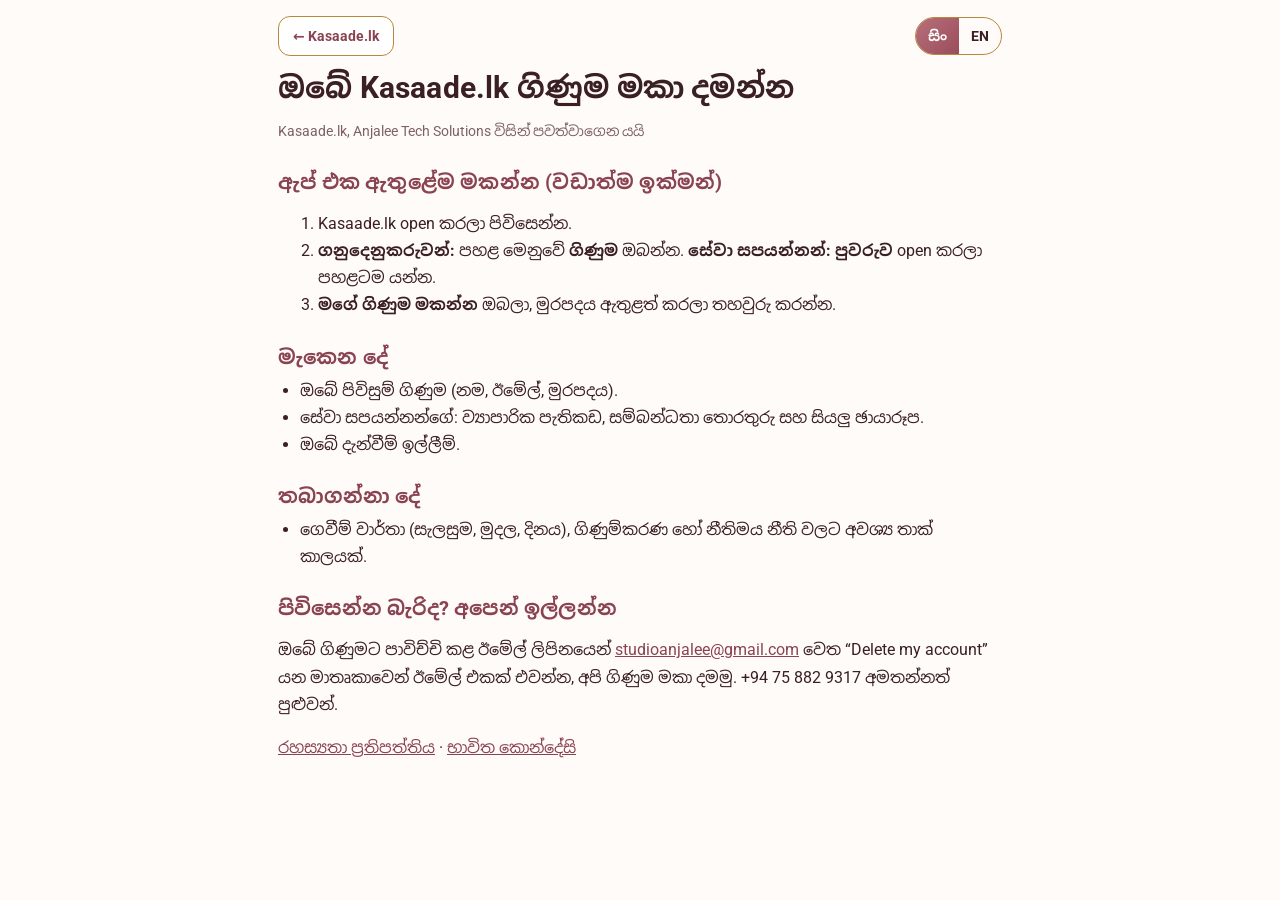
==== delete-account.html @ c8c3dc94 "Add files via upload" ====
<!DOCTYPE html>
<html lang="si">
<head>
<meta charset="utf-8">
<meta name="viewport" content="width=device-width, initial-scale=1, viewport-fit=cover">
<meta name="theme-color" content="#FFFBF9">
<title>Delete your account – Kasaade.lk</title>
<link rel="icon" href="rings.webp">
<link href="https://fonts.googleapis.com/css2?family=Noto+Sans+Sinhala:wght@400;600;700&family=Roboto:wght@400;500;700&display=swap" rel="stylesheet">
<link rel="stylesheet" href="styles.css">
<style>
body{background:var(--bg)}
.doc{max-width:760px;margin:0 auto;padding:16px 18px 60px}
.doc .top{display:flex;align-items:center;justify-content:space-between;gap:10px;margin-bottom:14px}
.doc h1{font-size:30px;line-height:1.2;margin:10px 0 4px}
.doc h2{font-size:20px;margin:26px 0 8px;color:var(--rose-d)}
.doc p,.doc li{line-height:1.7}
.doc ul{padding-left:22px;margin:6px 0}
.doc .meta{color:var(--muted);font-size:14px}
.doc .note{border:1px dashed var(--gold);border-radius:14px;padding:12px 14px;margin:16px 0;background:var(--blush2);font-size:14px}
[data-l]{display:none}
html[lang=si] [data-l=si],html[lang=en] [data-l=en]{display:block}
.doc a{color:var(--rose-d)}
</style>
</head>
<body>
<div class="doc">
 <div class="top"><a href="./" class="btn btn-ghost btn-sm" style="text-decoration:none">&larr; Kasaade.lk</a>
 <div class="seg"><button type="button" id="b-si">සිං</button><button type="button" id="b-en">EN</button></div></div>
 <div data-l="si">
<h1>ඔබේ Kasaade.lk ගිණුම මකා දමන්න</h1>
<p class="meta">Kasaade.lk, Anjalee Tech Solutions විසින් පවත්වාගෙන යයි</p>
<h2>ඇප් එක ඇතුළේම මකන්න (වඩාත්ම ඉක්මන්)</h2>
<ol>
<li>Kasaade.lk open කරලා පිවිසෙන්න.</li>
<li><b>ගනුදෙනුකරුවන්:</b> පහළ මෙනුවේ <b>ගිණුම</b> ඔබන්න. <b>සේවා සපයන්නන්:</b> <b>පුවරුව</b> open කරලා පහළටම යන්න.</li>
<li><b>මගේ ගිණුම මකන්න</b> ඔබලා, මුරපදය ඇතුළත් කරලා තහවුරු කරන්න.</li>
</ol>
<h2>මැකෙන දේ</h2>
<ul><li>ඔබේ පිවිසුම් ගිණුම (නම, ඊමේල්, මුරපදය).</li><li>සේවා සපයන්නන්ගේ: ව්‍යාපාරික පැතිකඩ, සම්බන්ධතා තොරතුරු සහ සියලු ඡායාරූප.</li><li>ඔබේ දැන්වීම් ඉල්ලීම්.</li></ul>
<h2>තබාගන්නා දේ</h2>
<ul><li>ගෙවීම් වාර්තා (සැලසුම, මුදල, දිනය), ගිණුම්කරණ හෝ නීතිමය නීති වලට අවශ්‍ය තාක් කාලයක්.</li></ul>
<h2>පිවිසෙන්න බැරිද? අපෙන් ඉල්ලන්න</h2>
<p>ඔබේ ගිණුමට පාවිච්චි කළ ඊමේල් ලිපිනයෙන් <a href="mailto:studioanjalee@gmail.com">studioanjalee@gmail.com</a> වෙත “Delete my account” යන මාතෘකාවෙන් ඊමේල් එකක් එවන්න, අපි ගිණුම මකා දමමු. +94 75 882 9317 අමතන්නත් පුළුවන්.</p>
<p><a href="privacy.html">රහස්‍යතා ප්‍රතිපත්තිය</a> · <a href="terms.html">භාවිත කොන්දේසි</a></p>
</div>
 <div data-l="en">
<h1>Delete your Kasaade.lk account</h1>
<p class="meta">Kasaade.lk, operated by Anjalee Tech Solutions</p>
<h2>Delete it yourself in the app (fastest)</h2>
<ol>
<li>Open Kasaade.lk and sign in.</li>
<li><b>Customers:</b> tap <b>Account</b> at the bottom. <b>Vendors:</b> open <b>Dashboard</b> and scroll to the bottom.</li>
<li>Tap <b>Delete my account</b>, enter your password, and confirm.</li>
</ol>
<h2>What is deleted</h2>
<ul><li>Your sign-in account (name, email, password).</li><li>For vendors: your business profile, contact details, and all photos.</li><li>Your advertisement requests.</li></ul>
<h2>What is kept</h2>
<ul><li>Payment records (plan, amount, date), for as long as accounting or legal rules require.</li></ul>
<h2>Cannot sign in? Ask us to delete it</h2>
<p>Email <a href="mailto:studioanjalee@gmail.com">studioanjalee@gmail.com</a> from the email address used for your account, with the subject “Delete my account”, and we will delete it. You can also call +94 75 882 9317.</p>
<p><a href="privacy.html">Privacy Policy</a> · <a href="terms.html">Terms of Use</a></p>
</div>
</div>
<script>
(function(){var L='si';try{L=localStorage.getItem('kasaade:lang')||'si'}catch(e){}
function set(l){document.documentElement.lang=l;try{localStorage.setItem('kasaade:lang',l)}catch(e){}
document.getElementById('b-si').className=l==='si'?'on':'';document.getElementById('b-en').className=l==='en'?'on':''}
document.getElementById('b-si').onclick=function(){set('si')};document.getElementById('b-en').onclick=function(){set('en')};set(L)})();
</script>
</body>
</html>
---- styles.css ----
:root{
  --bg:#FFFBF9; --blush:#F8E6E3; --blush2:#FCF1EF; --rose:#A95A66; --rose-d:#8A4350;
  --gold:#B8893A; --gold-l:#E2BE78; --ink:#3A1F24; --muted:#7D6166; --line:#EBD3CE;
  --ok:#2F7A4F; --warn:#9A5B00; --bad:#B3363F;
  --grad-gold:linear-gradient(135deg,#B8893A 0%,#E2BE78 50%,#B8893A 100%);
  --grad-rose:linear-gradient(135deg,#B8707B 0%,#9A4D5A 100%);
  --f-body:'Roboto','Noto Sans Sinhala',system-ui,-apple-system,'Segoe UI',Roboto,sans-serif;
  --f-head:'Roboto','Noto Sans Sinhala',system-ui,-apple-system,'Segoe UI',sans-serif;
  box-sizing:border-box;
  padding-top:env(safe-area-inset-top,0px);
  padding-bottom:env(safe-area-inset-bottom,0px);
}
html{scroll-padding-top:env(safe-area-inset-top,0px);-webkit-text-size-adjust:100%}
*,*::before,*::after{box-sizing:border-box}
html,body{min-height:100%}
body{margin:0;background:radial-gradient(circle at 20% 0%,#F8E6E3,#F3D9D4 60%,#EBCFC9);font-family:var(--f-body);color:var(--ink);line-height:1.5;font-size:16px}
:lang(si) body,html[lang=si] body{line-height:1.65}
#app{max-width:480px;margin:0 auto;min-height:100vh;background:var(--bg);position:relative;box-shadow:0 0 0 1px var(--line),0 10px 50px rgba(120,60,70,.12);padding-bottom:calc(76px + env(safe-area-inset-bottom,0px))}
button{font-family:inherit;color:inherit}
img{max-width:100%}
:focus-visible{outline:3px solid var(--gold);outline-offset:2px}
h1,h2,h3{font-family:var(--f-head);margin:0;font-weight:700;letter-spacing:.2px}
h2{font-size:24px;line-height:1.2}
h3{font-size:19px}
.main{padding:14px 16px 24px}
.muted{color:var(--muted)}
.sec{margin:26px 0 12px;display:flex;align-items:baseline;justify-content:space-between;gap:10px}
.sec h2{background:var(--grad-gold);-webkit-background-clip:text;background-clip:text;color:transparent}
.sec a,.sec button.link{font-size:14px}
.link{background:none;border:0;color:var(--rose-d);text-decoration:underline;text-underline-offset:3px;font-size:14px;cursor:pointer;padding:8px}

/* header */
.hdr{position:sticky;top:env(safe-area-inset-top,0px);z-index:20;display:flex;align-items:center;justify-content:space-between;gap:10px;padding:10px 14px;background:rgba(255,251,249,.94);backdrop-filter:blur(8px);border-bottom:1px solid var(--line)}
.brand{display:flex;align-items:center;gap:8px;font-family:var(--f-head);font-weight:700;font-size:25px;background:var(--grad-gold);-webkit-background-clip:text;background-clip:text;color:transparent;line-height:1}
.brand img{height:30px;width:auto}
.hdr .ttl{font-family:var(--f-head);font-weight:700;font-size:21px;flex:1;white-space:nowrap;overflow:hidden;text-overflow:ellipsis}
.ib{width:44px;height:44px;border-radius:50%;border:1px solid var(--line);background:#fff;display:grid;place-items:center;cursor:pointer;flex:none}
.seg{display:flex;border:1.5px solid var(--gold);border-radius:999px;overflow:hidden;flex:none}
.seg button{border:0;background:transparent;padding:7px 12px;font-weight:700;font-size:14px;cursor:pointer;min-height:36px}
.seg button.on{background:var(--grad-rose);color:#fff}

/* nav */
.nav{position:fixed;bottom:0;left:50%;transform:translateX(-50%);width:100%;max-width:480px;z-index:30;display:flex;background:rgba(255,251,249,.97);border-top:1px solid var(--line);padding:6px 4px calc(6px + env(safe-area-inset-bottom,0px));backdrop-filter:blur(8px)}
.nav button{flex:1;border:0;background:none;display:flex;flex-direction:column;align-items:center;gap:2px;font-size:12px;font-weight:600;color:var(--muted);padding:6px 2px;min-height:52px;cursor:pointer}
.nav button.on{color:var(--rose-d)}
.nav button.on svg{stroke:var(--gold)}

/* buttons */
.btn{display:inline-flex;align-items:center;justify-content:center;gap:8px;min-height:48px;padding:0 20px;border-radius:14px;border:0;font:700 16px var(--f-body);cursor:pointer;text-decoration:none;text-align:center}
.btn-primary{background:var(--grad-rose);color:#fff}
.btn-ghost{background:#fff;border:1.5px solid var(--gold);color:var(--rose-d)}
.btn-block{width:100%}
.btn-sm{min-height:40px;font-size:14px;padding:0 14px;border-radius:12px}
.btn-bad{background:#fff;border:1.5px solid var(--bad);color:var(--bad)}
.btn-ok{background:var(--ok);color:#fff}
.btn:active{transform:scale(.98)}

/* forms */
.form{display:flex;flex-direction:column;gap:14px}
.f label{display:block;font-weight:600;font-size:14px;margin-bottom:5px}
.f input,.f select,.f textarea{width:100%;min-height:48px;border:1.5px solid var(--line);border-radius:12px;padding:10px 14px;font:400 16px var(--f-body);background:#fff;color:var(--ink)}
.f textarea{min-height:110px;resize:vertical}
.f input:focus,.f select:focus,.f textarea:focus{border-color:var(--rose);outline:none;box-shadow:0 0 0 3px rgba(169,90,102,.18)}
.err{color:var(--bad);font-size:14px;min-height:0}
.hint{font-size:13px;color:var(--muted)}

/* splash */
.splash{position:fixed;inset:0;z-index:100;display:flex;flex-direction:column;align-items:center;justify-content:center;background:radial-gradient(circle at 50% 42%,#fff 0%,#FDF3F1 55%,#F8E6E3 100%)}
.sp-logo{position:relative;width:min(80vw,400px);animation:logoIn 1.5s cubic-bezier(.2,.7,.2,1) both}
.sp-logo img{display:block;width:100%;height:auto}
.sheen{position:absolute;inset:0;background:linear-gradient(105deg,transparent 38%,rgba(255,255,255,.95) 50%,transparent 62%) 130% 0/260% 100% no-repeat;-webkit-mask:var(--logo) center/contain no-repeat;mask:var(--logo) center/contain no-repeat;animation:sheen 1.5s 1.2s ease-out both}
.sp-bar{margin-top:30px;width:120px;height:2px;background:var(--line);border-radius:2px;overflow:hidden}
.sp-bar i{display:block;height:100%;width:100%;background:var(--grad-gold);transform-origin:left;animation:fill 3s linear both}
@keyframes logoIn{from{opacity:0;transform:translateY(16px) scale(.95);filter:blur(6px)}to{opacity:1;transform:none;filter:none}}
@keyframes sheen{from{background-position:130% 0}to{background-position:-30% 0}}
@keyframes fill{from{transform:scaleX(0)}to{transform:scaleX(1)}}
@keyframes fadeUp{from{opacity:0;transform:translateY(10px)}to{opacity:1;transform:none}}

/* auth */
.auth{padding:6px 4px 20px;display:flex;flex-direction:column;gap:16px}
.auth-logo{width:78%;max-width:320px;margin:4px auto 0;display:block}
.seg2{display:flex;background:var(--blush2);border:1px solid var(--line);border-radius:14px;padding:4px}
.seg2 button{flex:1;border:0;background:transparent;min-height:44px;border-radius:11px;font-weight:700;cursor:pointer;color:var(--muted)}
.seg2 button.on{background:#fff;color:var(--rose-d);box-shadow:0 1px 6px rgba(120,60,70,.15)}
.roles{display:grid;grid-template-columns:1fr 1fr;gap:10px}
.role{border:1.5px solid var(--line);background:#fff;border-radius:16px;padding:12px;text-align:left;cursor:pointer;display:flex;flex-direction:column;gap:3px}
.role b{font-family:var(--f-head);font-size:19px}
.role span{font-size:13px;color:var(--muted);line-height:1.35}
.role.on{border-color:var(--gold);background:linear-gradient(180deg,#fff,#FBF1DF)}

/* banners */
.banner{position:relative;border-radius:20px;overflow:hidden}
.bn-track{display:flex;overflow-x:auto;scroll-snap-type:x mandatory;scrollbar-width:none}
.bn-track::-webkit-scrollbar{display:none}
.bn{flex:0 0 100%;scroll-snap-align:start;min-height:150px;padding:20px 20px 28px;color:#fff;position:relative;display:flex;flex-direction:column;justify-content:flex-end;gap:4px;text-align:left;border:0;cursor:default;background:var(--grad-rose);background-size:cover;background-position:center;overflow:hidden}
.bn.g1{background:linear-gradient(135deg,#9A4D5A,#C58A92)}
.bn.g2{background:linear-gradient(135deg,#8F6420,#D2A650)}
.bn.g3{background:linear-gradient(135deg,#7E3B49,#B8893A)}
.bn::before{content:"";position:absolute;right:-18px;top:-10px;width:130px;height:96px;background:var(--rings) center/contain no-repeat;opacity:.28}
.bn.img::after{content:"";position:absolute;inset:0;background:linear-gradient(0deg,rgba(40,15,20,.72),rgba(40,15,20,0) 70%)}
.bn>*{position:relative;z-index:1}
.bn h3{font-size:24px;line-height:1.15;text-shadow:0 1px 6px rgba(0,0,0,.25)}
.bn p{margin:0;font-size:14px;opacity:.95}
.bn .spon{position:absolute;top:10px;left:14px;font-size:11px;background:rgba(255,255,255,.22);padding:2px 9px;border-radius:999px;z-index:2}
.bn[data-act]{cursor:pointer}
.dots{position:absolute;bottom:9px;left:0;right:0;display:flex;justify-content:center;gap:6px;z-index:3}
.dots i{width:6px;height:6px;border-radius:50%;background:rgba(255,255,255,.55)}
.dots i.on{background:#fff;width:18px;border-radius:4px}

/* search + tiles */
.search{position:relative;margin-top:14px}
.search input{width:100%;min-height:50px;border:1.5px solid var(--line);border-radius:999px;padding:0 18px 0 46px;font:400 16px var(--f-body);background:#fff}
.search svg{position:absolute;left:15px;top:14px;stroke:var(--gold)}
.search input:focus{outline:none;border-color:var(--rose)}
.tiles{display:grid;grid-template-columns:1fr 1fr;gap:10px}
.tile{border:1px solid var(--line);background:linear-gradient(180deg,#fff,var(--blush2));border-radius:18px;padding:14px 12px;display:flex;align-items:center;gap:10px;text-align:left;cursor:pointer;min-height:70px}
.tile .em{width:42px;height:42px;border-radius:50%;border:1.5px solid var(--gold-l);background:#fff;display:grid;place-items:center;font-size:21px;flex:none}
.tile b{font-size:15px;line-height:1.25;font-weight:600}
.tile small{display:block;color:var(--muted);font-size:12px}
.tile:active{background:var(--blush)}
.chips{display:flex;gap:8px;overflow-x:auto;padding:2px 2px 8px;scrollbar-width:none}
.chips::-webkit-scrollbar{display:none}
.chip{flex:none;border:1.5px solid var(--line);background:#fff;border-radius:999px;padding:8px 15px;font-size:14px;font-weight:600;cursor:pointer;min-height:40px}
.chip.on{background:var(--grad-rose);border-color:transparent;color:#fff}
.tag{display:inline-block;font-size:12px;font-weight:600;padding:2px 10px;border-radius:999px;background:var(--blush);color:var(--rose-d)}
.tag.ghost{background:#fff;border:1px solid var(--line);color:var(--muted)}
.tag.ok{background:#DDF1E5;color:var(--ok)}
.tag.warn{background:#FFEBC9;color:var(--warn)}
.tag.bad{background:#FADADD;color:var(--bad)}

/* vendor rows */
.vlist{display:flex;flex-direction:column}
.vrow{display:flex;align-items:center;gap:12px;padding:12px 0;border:0;border-bottom:1px solid var(--line);background:none;text-align:left;width:100%;cursor:pointer}
.vrow img{width:76px;height:76px;border-radius:14px;object-fit:cover;flex:none;background:var(--blush)}
.vrow h3{font-size:20px;line-height:1.2;margin-bottom:5px}
.vrow .tags{display:flex;flex-wrap:wrap;gap:5px}
.vrow>div{flex:1;min-width:0}
.chev{color:var(--gold);font-size:26px;flex:none}
.empty{text-align:center;color:var(--muted);padding:30px 10px}

/* vendor profile */
.gal{position:relative;margin:-14px -16px 0;background:var(--blush)}
.gal-track{display:flex;overflow-x:auto;scroll-snap-type:x mandatory;scrollbar-width:none}
.gal-track::-webkit-scrollbar{display:none}
.gal-track img{flex:0 0 100%;scroll-snap-align:center;aspect-ratio:4/3;object-fit:cover;width:100%}
.gal-count{position:absolute;right:12px;bottom:12px;background:rgba(40,15,20,.65);color:#fff;font-size:13px;padding:3px 11px;border-radius:999px}
.contact{display:grid;grid-template-columns:repeat(3,1fr);gap:8px;margin:16px 0 8px}
.cbtn{display:flex;flex-direction:column;align-items:center;gap:4px;padding:12px 4px;border-radius:16px;color:#fff;text-decoration:none;font-weight:700;font-size:14px;min-height:68px;justify-content:center}
.cbtn.wa{background:#1F8F4E}.cbtn.tel{background:var(--grad-rose)}.cbtn.fb{background:#1D6FE0}
.orn{height:1px;background:var(--grad-gold);margin:18px 0;opacity:.7}

/* status cards */
.stat{border-radius:20px;padding:18px;color:#fff;background:var(--grad-rose);display:flex;flex-direction:column;gap:8px}
.stat.ok{background:linear-gradient(135deg,#2F7A4F,#4C9C6D)}
.stat.bad{background:linear-gradient(135deg,#9E2F39,#C95560)}
.stat h2{color:#fff}
.bar{height:8px;border-radius:6px;background:rgba(255,255,255,.3);overflow:hidden}
.bar i{display:block;height:100%;background:#fff;border-radius:6px}
.grid2{display:grid;grid-template-columns:1fr 1fr;gap:10px}
.kpi{border:1px solid var(--line);border-radius:16px;padding:14px;background:#fff}
.kpi b{font-family:var(--f-head);font-size:30px;display:block;line-height:1.1}
.kpi span{font-size:13px;color:var(--muted)}
.plans{display:flex;flex-direction:column;gap:10px}
.plan{position:relative;display:flex;align-items:center;justify-content:space-between;gap:10px;border:1.5px solid var(--line);background:#fff;border-radius:18px;padding:16px;text-align:left;cursor:pointer;min-height:76px}
.plan.best{border-color:var(--gold);background:linear-gradient(180deg,#fff,#FBF1DF)}
.plan b{font-family:var(--f-head);font-size:22px;display:block}
.plan .pr{font-family:var(--f-head);font-weight:700;font-size:24px;color:var(--rose-d);white-space:nowrap}
.plan small{color:var(--muted)}
.plan .badge{position:absolute;top:-10px;right:14px;background:var(--grad-gold);color:#3A1F24;font-size:12px;font-weight:700;padding:2px 12px;border-radius:999px}
.rows{display:flex;flex-direction:column}
.rrow{padding:12px 0;border-bottom:1px solid var(--line);display:flex;gap:10px;align-items:center;justify-content:space-between}
.rrow>div:first-child{min-width:0}
.rrow b{display:block;overflow:hidden;text-overflow:ellipsis}
.rrow small{color:var(--muted);display:block}
.ph-grid{display:grid;grid-template-columns:repeat(3,1fr);gap:8px}
.ph-grid .pi{position:relative;aspect-ratio:1;border-radius:12px;overflow:hidden;background:var(--blush)}
.ph-grid img{width:100%;height:100%;object-fit:cover}
.ph-grid .pi .del{position:absolute;top:4px;right:4px;width:30px;height:30px;border-radius:50%;border:0;background:rgba(40,15,20,.75);color:#fff;display:grid;place-items:center;cursor:pointer}
.notice{border:1.5px solid #E7B2B7;background:#FDEBEC;color:#7B1F29;border-radius:16px;padding:14px;margin-bottom:14px;display:flex;flex-direction:column;gap:10px}
details{border:1px dashed var(--gold);border-radius:14px;padding:10px 14px;margin-top:18px}
summary{cursor:pointer;font-weight:600;color:var(--muted)}
.tabs{display:flex;gap:6px;margin-bottom:12px}

/* about */
.about{text-align:center;display:flex;flex-direction:column;gap:14px;align-items:center}
.about .co{width:100%;text-align:left;border:1px solid var(--line);border-radius:20px;padding:18px;background:linear-gradient(180deg,#fff,var(--blush2))}
.about .co h3{margin-bottom:4px}
.co .acts{display:grid;gap:8px;margin-top:12px}

/* modal + toast */
#modal{position:fixed;inset:0;z-index:60;display:none;align-items:flex-end;justify-content:center;background:rgba(40,15,20,.55)}
#modal.open{display:flex}
.sheet{width:100%;max-width:480px;background:var(--bg);border-radius:24px 24px 0 0;padding:22px 18px calc(22px + env(safe-area-inset-bottom,0px));display:flex;flex-direction:column;gap:12px;max-height:90vh;overflow:auto;animation:fadeUp .25s ease-out}
#toast{position:fixed;left:50%;bottom:calc(92px + env(safe-area-inset-bottom,0px));transform:translateX(-50%);background:#3A1F24;color:#fff;padding:11px 18px;border-radius:999px;font-size:14px;z-index:90;opacity:0;pointer-events:none;transition:opacity .25s;max-width:90vw;text-align:center}
#toast.on{opacity:1}
@media (prefers-reduced-motion:reduce){*{animation-duration:.01ms!important;animation-delay:0s!important;transition:none!important;scroll-behavior:auto!important}}

#busy{position:fixed;inset:0;z-index:95;display:none;place-items:center;background:rgba(255,251,249,.72)}
#busy.on{display:grid}
.spin{width:38px;height:38px;border-radius:50%;border:3px solid var(--line);border-top-color:var(--gold);animation:spin .8s linear infinite}
@keyframes spin{to{transform:rotate(360deg)}}

.ph-grid .mv{position:absolute;left:0;right:0;bottom:0;display:flex;justify-content:space-between;align-items:center;padding:4px;background:linear-gradient(0deg,rgba(40,15,20,.65),transparent)}
.ph-grid .mv button{width:30px;height:30px;border-radius:50%;border:0;background:rgba(255,255,255,.92);color:var(--rose-d);display:grid;place-items:center;cursor:pointer;padding:0}
.ph-grid .mv span{width:30px}
.cvr{position:absolute;top:4px;left:4px;background:var(--grad-gold);color:#3A1F24;font-size:11px;font-weight:700;padding:1px 8px;border-radius:999px}
.gal-track img{cursor:zoom-in}
.gal-nav{position:absolute;top:50%;transform:translateY(-50%);width:42px;height:42px;border-radius:50%;border:0;background:rgba(255,255,255,.9);color:var(--rose-d);display:grid;place-items:center;cursor:pointer;box-shadow:0 2px 8px rgba(0,0,0,.25);padding:0}
.gal-nav.prev{left:10px}.gal-nav.next{right:10px}
.gal-thumbs{display:flex;gap:8px;overflow-x:auto;padding:10px 2px 2px}
.gal-th{flex:none;width:64px;height:64px;border-radius:12px;overflow:hidden;border:2px solid transparent;padding:0;background:var(--blush);cursor:pointer;opacity:.7}
.gal-th.on{border-color:var(--gold);opacity:1}
.gal-th img{width:100%;height:100%;object-fit:cover;display:block}
#lb{position:fixed;inset:0;z-index:120;background:rgba(20,8,10,.96);display:flex;align-items:center;justify-content:center}
#lb img{max-width:100%;max-height:100%;object-fit:contain}
.lb-x,.lb-n{position:absolute;width:46px;height:46px;border-radius:50%;border:0;background:rgba(255,255,255,.18);color:#fff;display:grid;place-items:center;cursor:pointer;padding:0}
.lb-x{top:calc(12px + env(safe-area-inset-top,0px));right:12px}
.lb-n{top:50%;transform:translateY(-50%)}.lb-n.prev{left:10px}.lb-n.next{right:10px}
.lb-c{position:absolute;bottom:calc(16px + env(safe-area-inset-bottom,0px));left:50%;transform:translateX(-50%);color:#fff;font-size:14px}

.legal a{color:var(--rose-d);text-decoration:underline;text-underline-offset:3px}
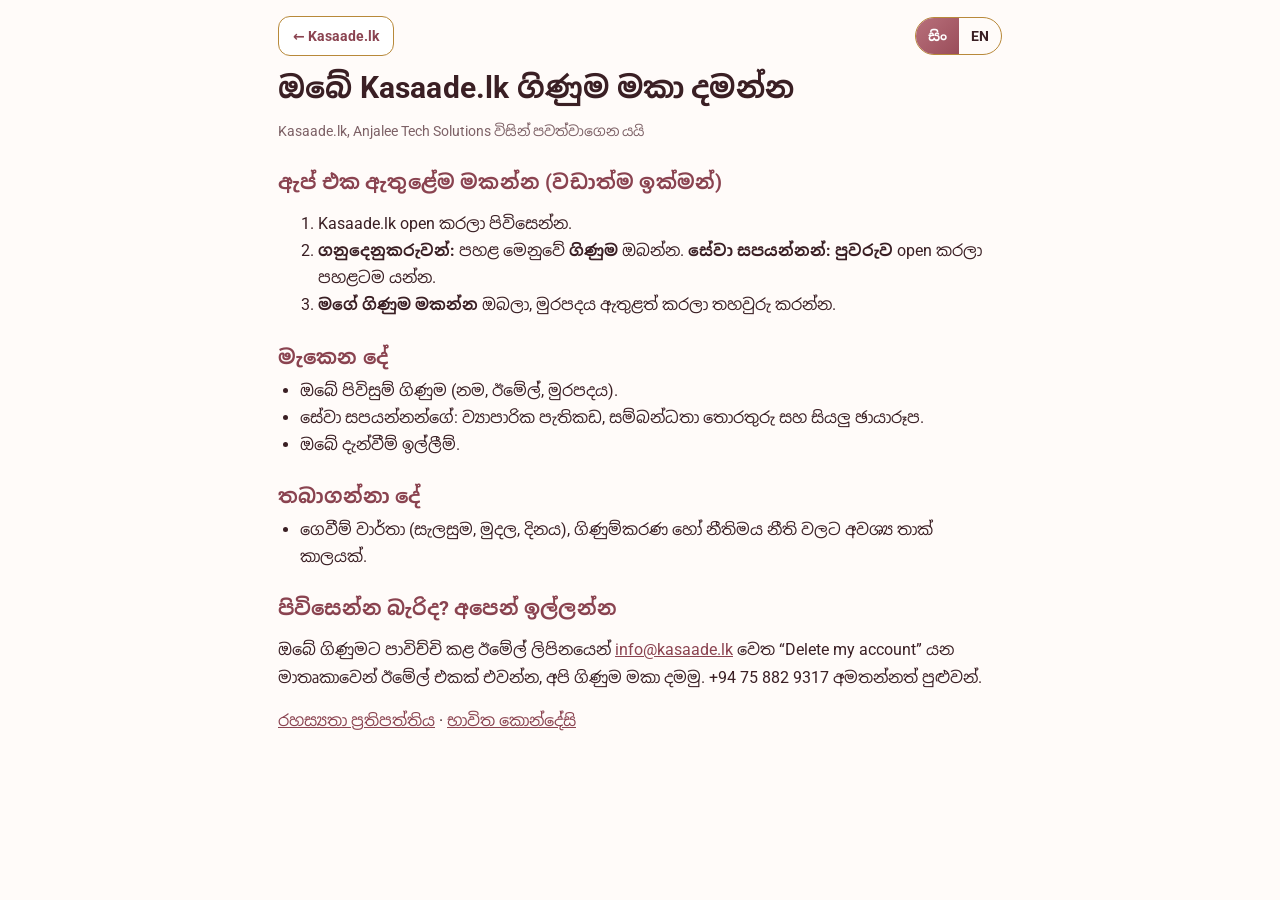
==== commit d30f4203: "Add files via upload" ====
--- a/delete-account.html
+++ b/delete-account.html
@@ -41,7 +41,7 @@
 <h2>තබාගන්නා දේ</h2>
 <ul><li>ගෙවීම් වාර්තා (සැලසුම, මුදල, දිනය), ගිණුම්කරණ හෝ නීතිමය නීති වලට අවශ්‍ය තාක් කාලයක්.</li></ul>
 <h2>පිවිසෙන්න බැරිද? අපෙන් ඉල්ලන්න</h2>
-<p>ඔබේ ගිණුමට පාවිච්චි කළ ඊමේල් ලිපිනයෙන් <a href="mailto:studioanjalee@gmail.com">studioanjalee@gmail.com</a> වෙත “Delete my account” යන මාතෘකාවෙන් ඊමේල් එකක් එවන්න, අපි ගිණුම මකා දමමු. +94 75 882 9317 අමතන්නත් පුළුවන්.</p>
+<p>ඔබේ ගිණුමට පාවිච්චි කළ ඊමේල් ලිපිනයෙන් <a href="mailto:info@kasaade.lk">info@kasaade.lk</a> වෙත “Delete my account” යන මාතෘකාවෙන් ඊමේල් එකක් එවන්න, අපි ගිණුම මකා දමමු. +94 75 882 9317 අමතන්නත් පුළුවන්.</p>
 <p><a href="privacy.html">රහස්‍යතා ප්‍රතිපත්තිය</a> · <a href="terms.html">භාවිත කොන්දේසි</a></p>
 </div>
  <div data-l="en">
@@ -58,7 +58,7 @@
 <h2>What is kept</h2>
 <ul><li>Payment records (plan, amount, date), for as long as accounting or legal rules require.</li></ul>
 <h2>Cannot sign in? Ask us to delete it</h2>
-<p>Email <a href="mailto:studioanjalee@gmail.com">studioanjalee@gmail.com</a> from the email address used for your account, with the subject “Delete my account”, and we will delete it. You can also call +94 75 882 9317.</p>
+<p>Email <a href="mailto:info@kasaade.lk">info@kasaade.lk</a> from the email address used for your account, with the subject “Delete my account”, and we will delete it. You can also call +94 75 882 9317.</p>
 <p><a href="privacy.html">Privacy Policy</a> · <a href="terms.html">Terms of Use</a></p>
 </div>
 </div>
--- a/styles.css
+++ b/styles.css
@@ -220,3 +220,16 @@
 .lb-c{position:absolute;bottom:calc(16px + env(safe-area-inset-bottom,0px));left:50%;transform:translateX(-50%);color:#fff;font-size:14px}
 
 .legal a{color:var(--rose-d);text-decoration:underline;text-underline-offset:3px}
+
+/* ---- big home banner (Play Store style) ---- */
+.banner.hero{margin:-14px -16px 0;border-radius:0 0 32px 32px;box-shadow:0 10px 28px rgba(80,30,40,.18)}
+.hero .bn{min-height:clamp(300px,46vh,460px);padding:26px 22px 52px;border-radius:0}
+.hero .bn h3{font-size:30px;line-height:1.15}
+.hero .bn p{font-size:16px;margin-top:4px}
+.hero .bn::before{width:260px;height:190px;right:-36px;top:34px;opacity:.2}
+.hero .bn.img::after{background:linear-gradient(0deg,rgba(40,15,20,.82),rgba(40,15,20,.1) 62%,rgba(40,15,20,0))}
+.hero .bn .spon{top:16px;left:20px}
+.hero .dots{bottom:18px}
+.hero .dots i{width:8px;height:8px}
+.hero .dots i.on{width:26px}
+.hero + .search{margin-top:22px}
